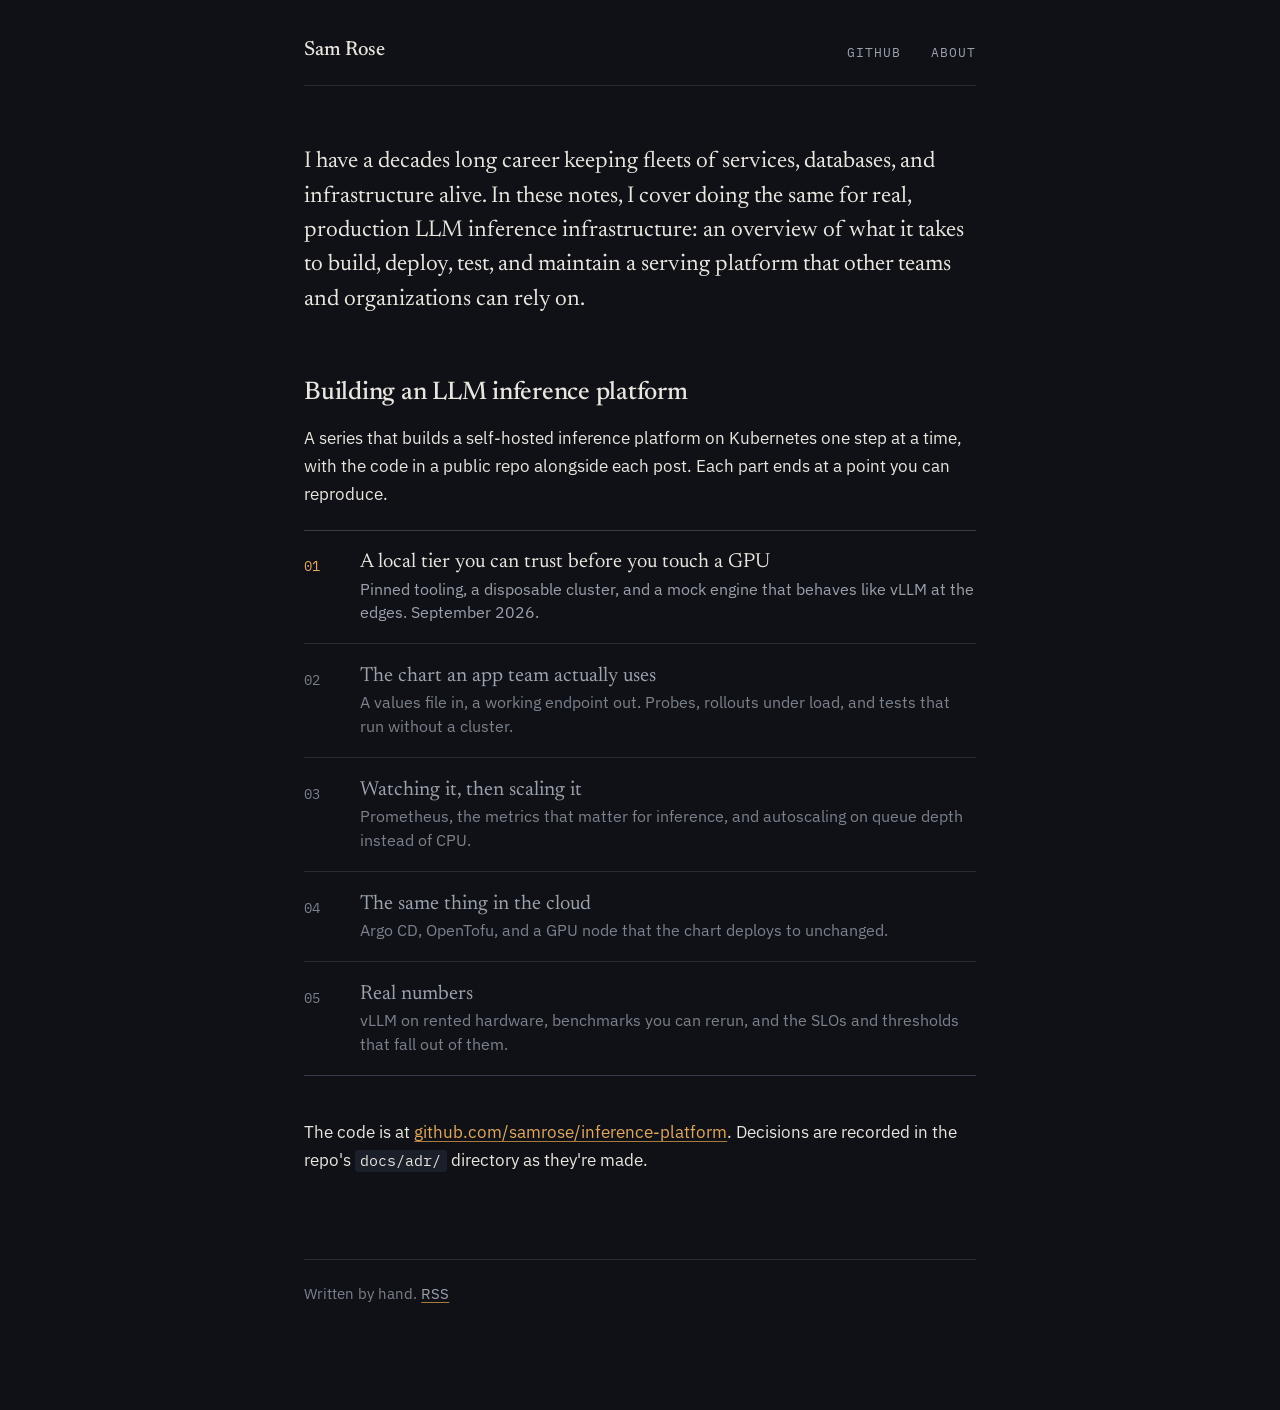
==== index.html @ 812f658d "init" ====
<!doctype html>
<html lang="en">
<head>
  <meta charset="utf-8">
  <meta name="viewport" content="width=device-width, initial-scale=1">
  <title>Sam Rose</title>
  <meta name="description" content="Notes on infrastructure, databases, and running things in production.">
  <link rel="preconnect" href="https://fonts.googleapis.com">
  <link rel="preconnect" href="https://fonts.gstatic.com" crossorigin>
  <link href="https://fonts.googleapis.com/css2?family=IBM+Plex+Mono&family=IBM+Plex+Sans:wght@400;500;600&family=Newsreader:opsz,wght@6..72,500&display=swap" rel="stylesheet">
  <link rel="stylesheet" href="css/style.css">
  <link rel="alternate" type="application/atom+xml" title="Sam Rose" href="feed.xml">
</head>
<body>
<div class="page">

  <header class="masthead">
    <a class="name" href="index.html">Sam Rose</a>
    <nav>
      <a href="https://github.com/samrose">GitHub</a>
      <a href="about.html">About</a>
    </nav>
  </header>

  <main>
    <p class="lede">
      I have a decades long career keeping fleets of services, databases, and infrastructure alive.
      In these notes, I cover doing the same for real, production LLM inference infrastructure: an overview of what it takes to build, deploy,
      test, and maintain a serving platform that other teams and organizations can rely on.
    </p>

    <h2 id="series">Building an LLM inference platform</h2>
    <p>
      A series that builds a self-hosted inference platform on Kubernetes one
      step at a time, with the code in a public repo alongside each post.
      Each part ends at a point you can reproduce.
    </p>

    <ol class="series">
      <li>
        <span class="title"><a href="posts/part-1.html">A local tier you can trust before you touch a GPU</a></span>
        <span class="summary">Pinned tooling, a disposable cluster, and a mock engine that behaves like vLLM at the edges. September 2026.</span>
      </li>
      <li class="unpublished">
        <span class="title">The chart an app team actually uses</span>
        <span class="summary">A values file in, a working endpoint out. Probes, rollouts under load, and tests that run without a cluster.</span>
      </li>
      <li class="unpublished">
        <span class="title">Watching it, then scaling it</span>
        <span class="summary">Prometheus, the metrics that matter for inference, and autoscaling on queue depth instead of CPU.</span>
      </li>
      <li class="unpublished">
        <span class="title">The same thing in the cloud</span>
        <span class="summary">Argo CD, OpenTofu, and a GPU node that the chart deploys to unchanged.</span>
      </li>
      <li class="unpublished">
        <span class="title">Real numbers</span>
        <span class="summary">vLLM on rented hardware, benchmarks you can rerun, and the SLOs and thresholds that fall out of them.</span>
      </li>
    </ol>

    <p>
      The code is at
      <a href="https://github.com/samrose/inference-platform">github.com/samrose/inference-platform</a>.
      Decisions are recorded in the repo's <code>docs/adr/</code> directory as
      they're made.
    </p>
  </main>

  <footer>
    <p>Written by hand. <a href="feed.xml">RSS</a></p>
  </footer>

</div>
</body>
</html>
---- css/style.css ----
/* style.css — dark ink ground, amber accent, serif headings. No frameworks, no JS. */

:root {
  /* blue-tinted "ink" neutrals rather than pure greys */
  --bg: #0f1116;
  --panel: #151820;
  --panel-raised: #1b1f29;
  --border: #262b36;
  --border-strong: #363c4a;
  --text: #e9e6df;
  --text-muted: #9ba1ad;
  --text-faint: #7b818d;
  --brand: #e3a857;
  --brand-dim: #a87a3c;
  --measure: 42rem;
  --radius: 3px;
  --serif: "Newsreader", "Iowan Old Style", "Palatino Linotype", Georgia, serif;
  --sans: "IBM Plex Sans", -apple-system, BlinkMacSystemFont, "Segoe UI", Helvetica, Arial, sans-serif;
  --mono: "IBM Plex Mono", ui-monospace, "SF Mono", Menlo, Consolas, "Liberation Mono", monospace;
}

* { box-sizing: border-box; }

html {
  font-size: 17px;
  -webkit-text-size-adjust: 100%;
  color-scheme: dark;
}

body {
  margin: 0;
  color: var(--text);
  background: var(--bg);
  font-family: var(--sans);
  font-weight: 400;
  line-height: 1.65;
  -webkit-font-smoothing: antialiased;
}

::selection { background: rgba(227, 168, 87, 0.3); }

/* ---- layout ---- */

.page {
  max-width: var(--measure);
  margin: 0 auto;
  padding: 2rem 1.25rem 5rem;
}

.masthead {
  display: flex;
  align-items: center;
  justify-content: space-between;
  gap: 1rem;
  padding-bottom: 1rem;
  margin-bottom: 3.5rem;
  border-bottom: 1px solid var(--border);
}

.masthead a {
  text-decoration: none;
  color: var(--text-muted);
  font-size: 0.95rem;
}

.masthead .name {
  color: var(--text);
  font-family: var(--serif);
  font-size: 1.2rem;
  font-weight: 500;
}

.masthead nav a {
  font-family: var(--mono);
  font-size: 0.75rem;
  letter-spacing: 0.08em;
  text-transform: uppercase;
}

.masthead nav a { margin-left: 1.5rem; }

.masthead nav a:hover,
.masthead nav a:focus-visible { color: var(--text); }

footer {
  margin-top: 5rem;
  padding-top: 1.25rem;
  border-top: 1px solid var(--border);
  color: var(--text-faint);
  font-size: 0.875rem;
}

footer a { color: var(--text-muted); }

/* ---- type ---- */

h1, h2, h3 {
  color: var(--text);
  font-family: var(--serif);
  font-weight: 500;
  line-height: 1.2;
  margin: 0 0 0.6em;
  letter-spacing: -0.01em;
}

h1 { font-size: 2.35rem; }
h2 { font-size: 1.5rem; margin-top: 2.4em; }
h3 { font-family: var(--sans); font-size: 1.05rem; font-weight: 600; margin-top: 1.8em; }

p, ul, ol, pre, blockquote, table, figure, details {
  margin: 0 0 1.25em;
}

a {
  color: var(--brand);
  text-decoration: underline;
  text-decoration-color: var(--brand-dim);
  text-decoration-thickness: 1px;
  text-underline-offset: 0.2em;
}

a:hover, a:focus-visible { text-decoration-color: var(--brand); }

a:focus-visible {
  outline: 2px solid var(--brand);
  outline-offset: 3px;
  border-radius: 2px;
}

strong { color: var(--text); font-weight: 600; }

.lede {
  font-family: var(--serif);
  font-size: 1.35rem;
  line-height: 1.5;
  color: var(--text);
  margin-bottom: 3rem;
}

.meta {
  color: var(--text-muted);
  font-family: var(--mono);
  font-size: 0.8rem;
  margin: -0.25rem 0 2.5rem;
}

/* ---- series list (home) ---- */

.series {
  list-style: none;
  padding: 0;
  margin: 0 0 2.5rem;
  counter-reset: part;
  border-top: 1px solid var(--border-strong);
  border-bottom: 1px solid var(--border-strong);
}

.series li {
  counter-increment: part;
  display: grid;
  grid-template-columns: 2.5rem 1fr;
  gap: 0.1rem 0.75rem;
  padding: 1.1rem 0;
  border-top: 1px solid var(--border);
}

.series li:first-child { border-top: 0; }

.series li::before {
  content: counter(part, decimal-leading-zero);
  grid-row: 1 / span 2;
  color: var(--brand);
  font-family: var(--mono);
  font-size: 0.8rem;
  padding-top: 0.35rem;
}

.series .unpublished::before { color: var(--text-faint); }

.series .title { font-family: var(--serif); font-size: 1.2rem; line-height: 1.3; color: var(--text); }
.series .title a { color: var(--text); text-decoration: none; }
.series .title a:hover,
.series .title a:focus-visible { color: var(--brand); }
.series .summary { color: var(--text-muted); font-size: 0.925rem; line-height: 1.5; }
.series .unpublished .title { color: var(--text-muted); }
.series .unpublished .summary { color: var(--text-faint); }

/* ---- code ---- */

code, pre, kbd {
  font-family: var(--mono);
}

code {
  font-size: 0.875em;
  color: var(--text);
  background: var(--panel-raised);
  padding: 0.1em 0.35em;
  border-radius: var(--radius);
}

pre {
  background: var(--panel);
  border: 1px solid var(--border);
  border-radius: var(--radius);
  padding: 1rem 1.15rem;
  overflow-x: auto;
  line-height: 1.55;
  font-size: 0.82rem;
  color: #d3d6dc;
}

pre.wrap { white-space: pre-wrap; overflow-wrap: anywhere; }

pre code {
  background: none;
  border: 0;
  padding: 0;
  font-size: inherit;
  color: inherit;
}

/* ---- post furniture ---- */

.series-note {
  font-size: 0.95rem;
  color: var(--text-muted);
  border-left: 2px solid var(--brand);
  padding: 0.15rem 0 0.15rem 1.1rem;
  margin-bottom: 2.75rem;
}

.prev-next {
  display: flex;
  justify-content: space-between;
  gap: 2rem;
  margin-top: 4rem;
  padding-top: 1.25rem;
  border-top: 1px solid var(--border);
  font-size: 0.925rem;
}

.prev-next span { color: var(--text-faint); }

blockquote {
  margin-left: 0;
  padding-left: 1rem;
  border-left: 2px solid var(--border-strong);
  font-family: var(--serif);
  font-size: 1.1rem;
  font-style: italic;
  color: var(--text-muted);
}

table {
  border-collapse: collapse;
  width: 100%;
  font-size: 0.925rem;
}

th, td {
  text-align: left;
  padding: 0.5rem 0.75rem 0.5rem 0;
  border-bottom: 1px solid var(--border);
  vertical-align: top;
}

th {
  color: var(--text-muted);
  font-family: var(--mono);
  font-size: 0.72rem;
  font-weight: 400;
  letter-spacing: 0.08em;
  text-transform: uppercase;
  border-bottom-color: var(--border-strong);
}
td { color: var(--text-muted); }

hr {
  border: 0;
  border-top: 1px solid var(--border);
  margin: 3rem 0;
}

details {
  border: 1px solid var(--border);
  border-radius: var(--radius);
  background: var(--panel);
}

summary {
  cursor: pointer;
  padding: 0.65rem 1rem;
  color: var(--text-muted);
  font-size: 0.925rem;
  list-style: none;
}

summary::-webkit-details-marker { display: none; }
summary::before { content: "+"; display: inline-block; width: 1.25rem; color: var(--text-faint); }
details[open] summary::before { content: "–"; }
details[open] summary { border-bottom: 1px solid var(--border); }
details pre { border: 0; border-radius: 0; margin: 0; }

@media (max-width: 480px) {
  html { font-size: 16px; }
  h1 { font-size: 1.85rem; }
  .lede { font-size: 1.2rem; }
  .masthead { flex-direction: column; align-items: flex-start; gap: 0.35rem; }
  .masthead nav a { margin-left: 0; margin-right: 1.25rem; }
}

@media (prefers-reduced-motion: no-preference) {
  a { transition: color 120ms ease, text-decoration-color 120ms ease; }
}

@media print {
  html { color-scheme: light; }
  body { background: #fff; color: #000; }
  .masthead nav, .prev-next { display: none; }
  a { color: inherit; text-decoration: none; }
}
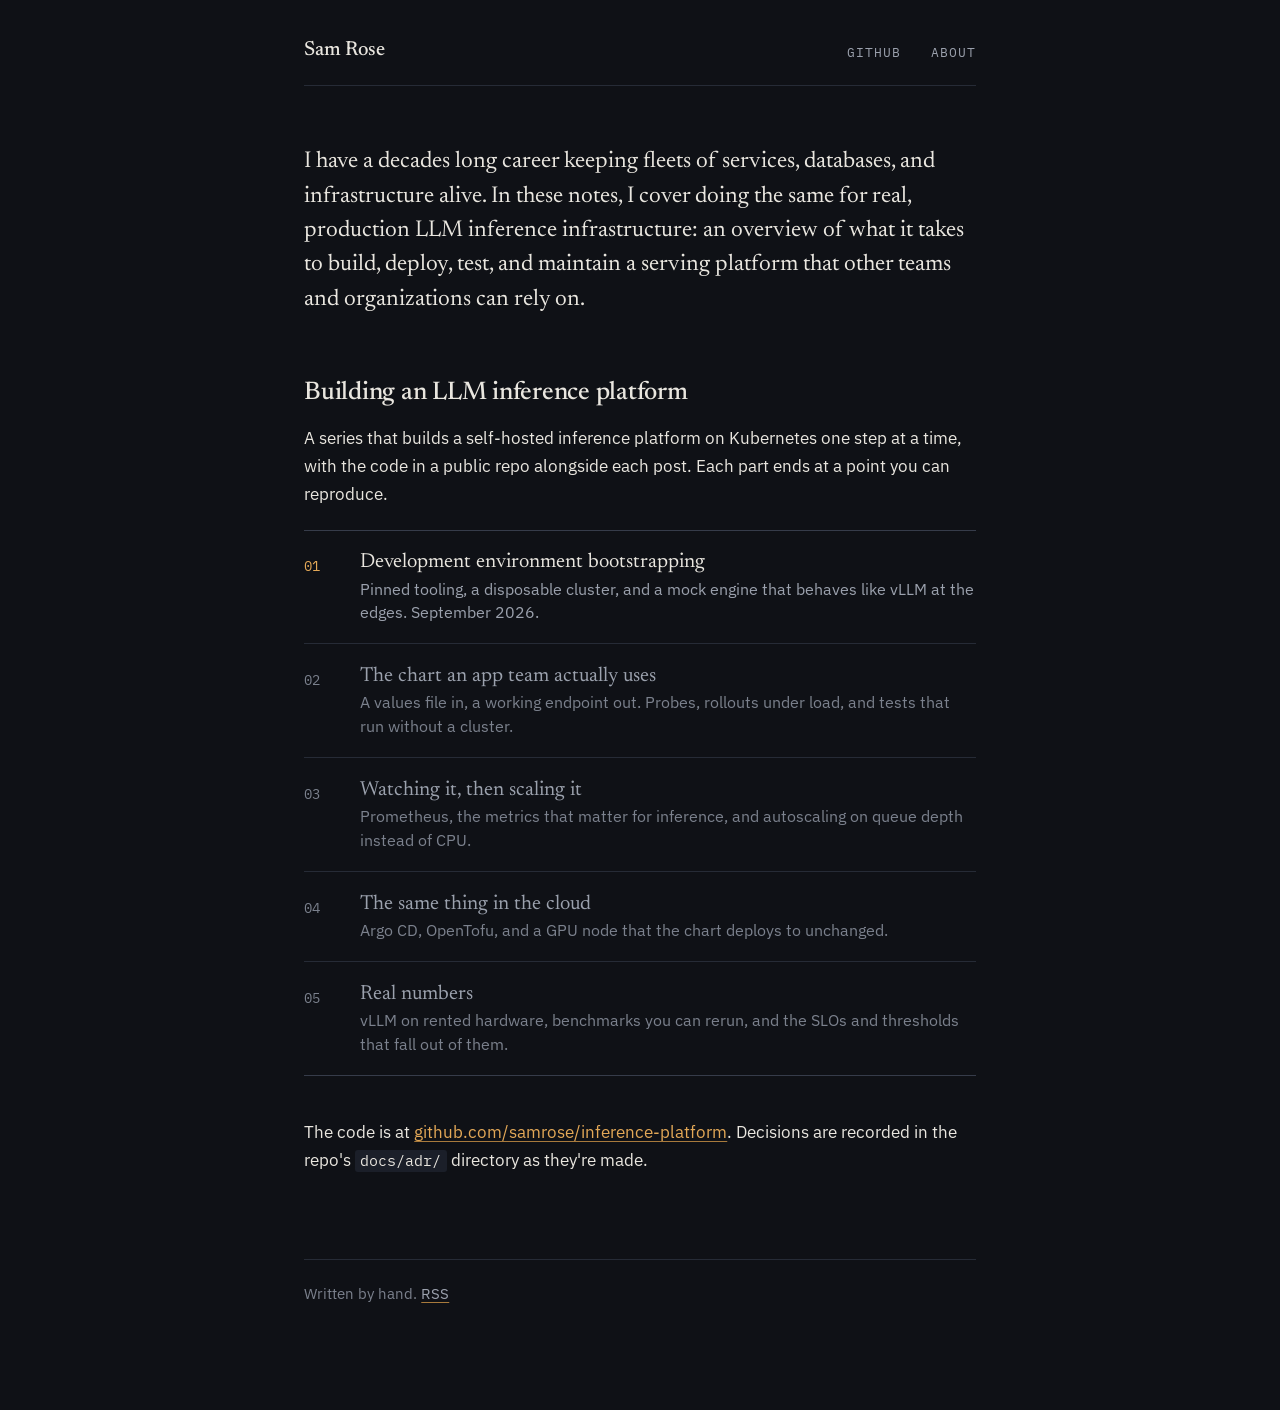
==== commit 6dd4b2fd: "fix: part 1 title" ====
--- a/index.html
+++ b/index.html
@@ -38,7 +38,7 @@
 
     <ol class="series">
       <li>
-        <span class="title"><a href="posts/part-1.html">A local tier you can trust before you touch a GPU</a></span>
+        <span class="title"><a href="posts/part-1.html">Development environment bootstrapping</a></span>
         <span class="summary">Pinned tooling, a disposable cluster, and a mock engine that behaves like vLLM at the edges. September 2026.</span>
       </li>
       <li class="unpublished">
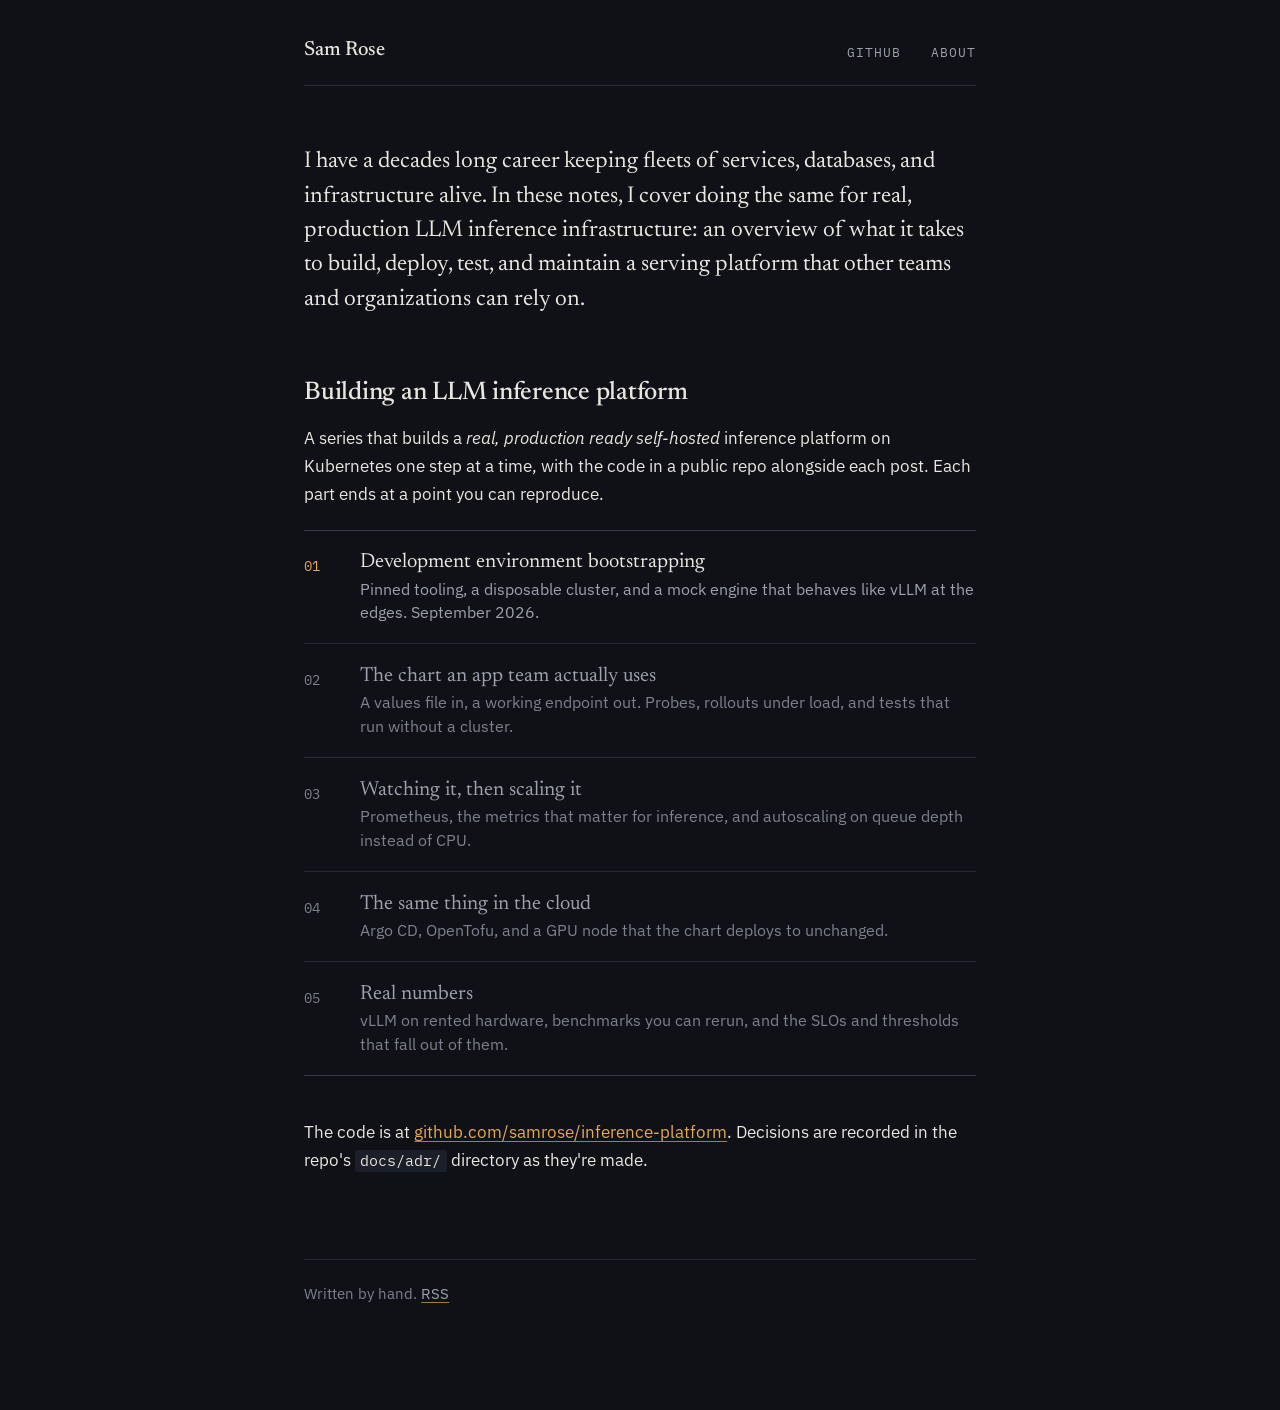
==== commit 608a71b1: "edit: intro" ====
--- a/index.html
+++ b/index.html
@@ -31,7 +31,7 @@
 
     <h2 id="series">Building an LLM inference platform</h2>
     <p>
-      A series that builds a self-hosted inference platform on Kubernetes one
+      A series that builds a <em>real, production ready self-hosted</em> inference platform on Kubernetes one
       step at a time, with the code in a public repo alongside each post.
       Each part ends at a point you can reproduce.
     </p>
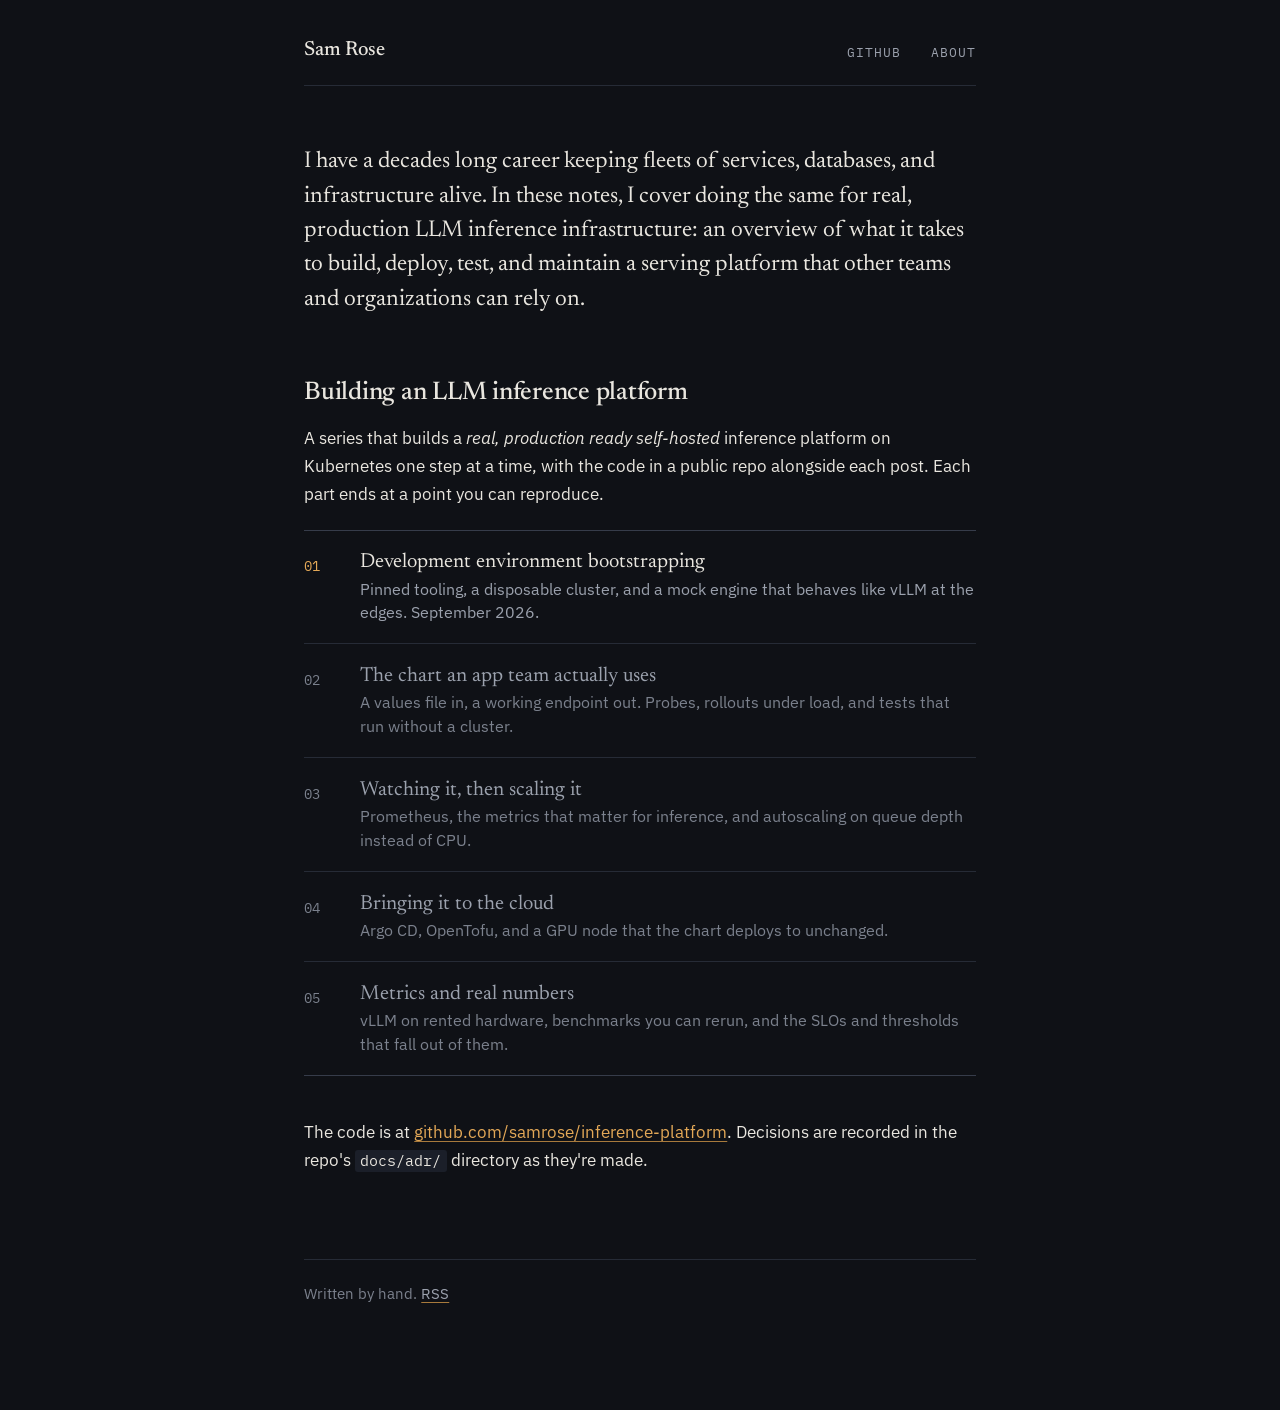
==== commit 507306de: "edit: content" ====
--- a/index.html
+++ b/index.html
@@ -50,11 +50,11 @@
         <span class="summary">Prometheus, the metrics that matter for inference, and autoscaling on queue depth instead of CPU.</span>
       </li>
       <li class="unpublished">
-        <span class="title">The same thing in the cloud</span>
+        <span class="title">Bringing it to the cloud</span>
         <span class="summary">Argo CD, OpenTofu, and a GPU node that the chart deploys to unchanged.</span>
       </li>
       <li class="unpublished">
-        <span class="title">Real numbers</span>
+        <span class="title">Metrics and real numbers</span>
         <span class="summary">vLLM on rented hardware, benchmarks you can rerun, and the SLOs and thresholds that fall out of them.</span>
       </li>
     </ol>
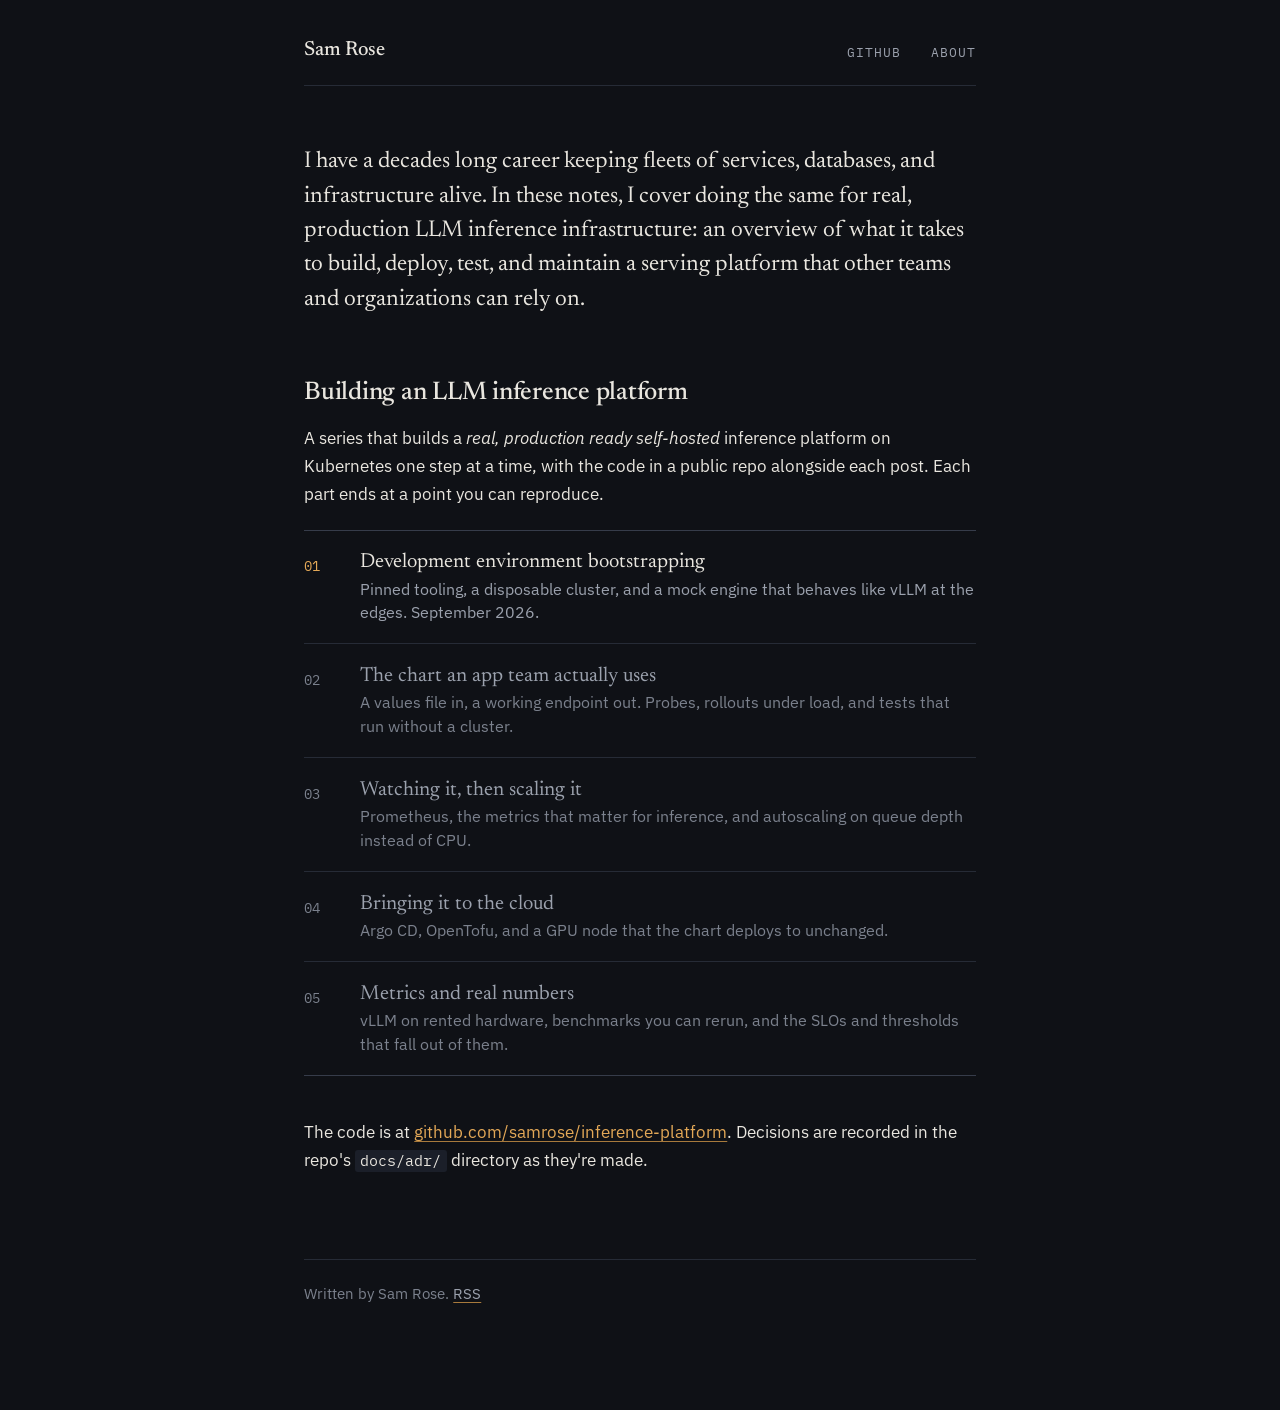
==== commit 01b9dc80: "edit: cleanup" ====
--- a/index.html
+++ b/index.html
@@ -68,7 +68,7 @@
   </main>
 
   <footer>
-    <p>Written by hand. <a href="feed.xml">RSS</a></p>
+        <p>Written by Sam Rose. <a href="../feed.xml">RSS</a></p>
   </footer>
 
 </div>
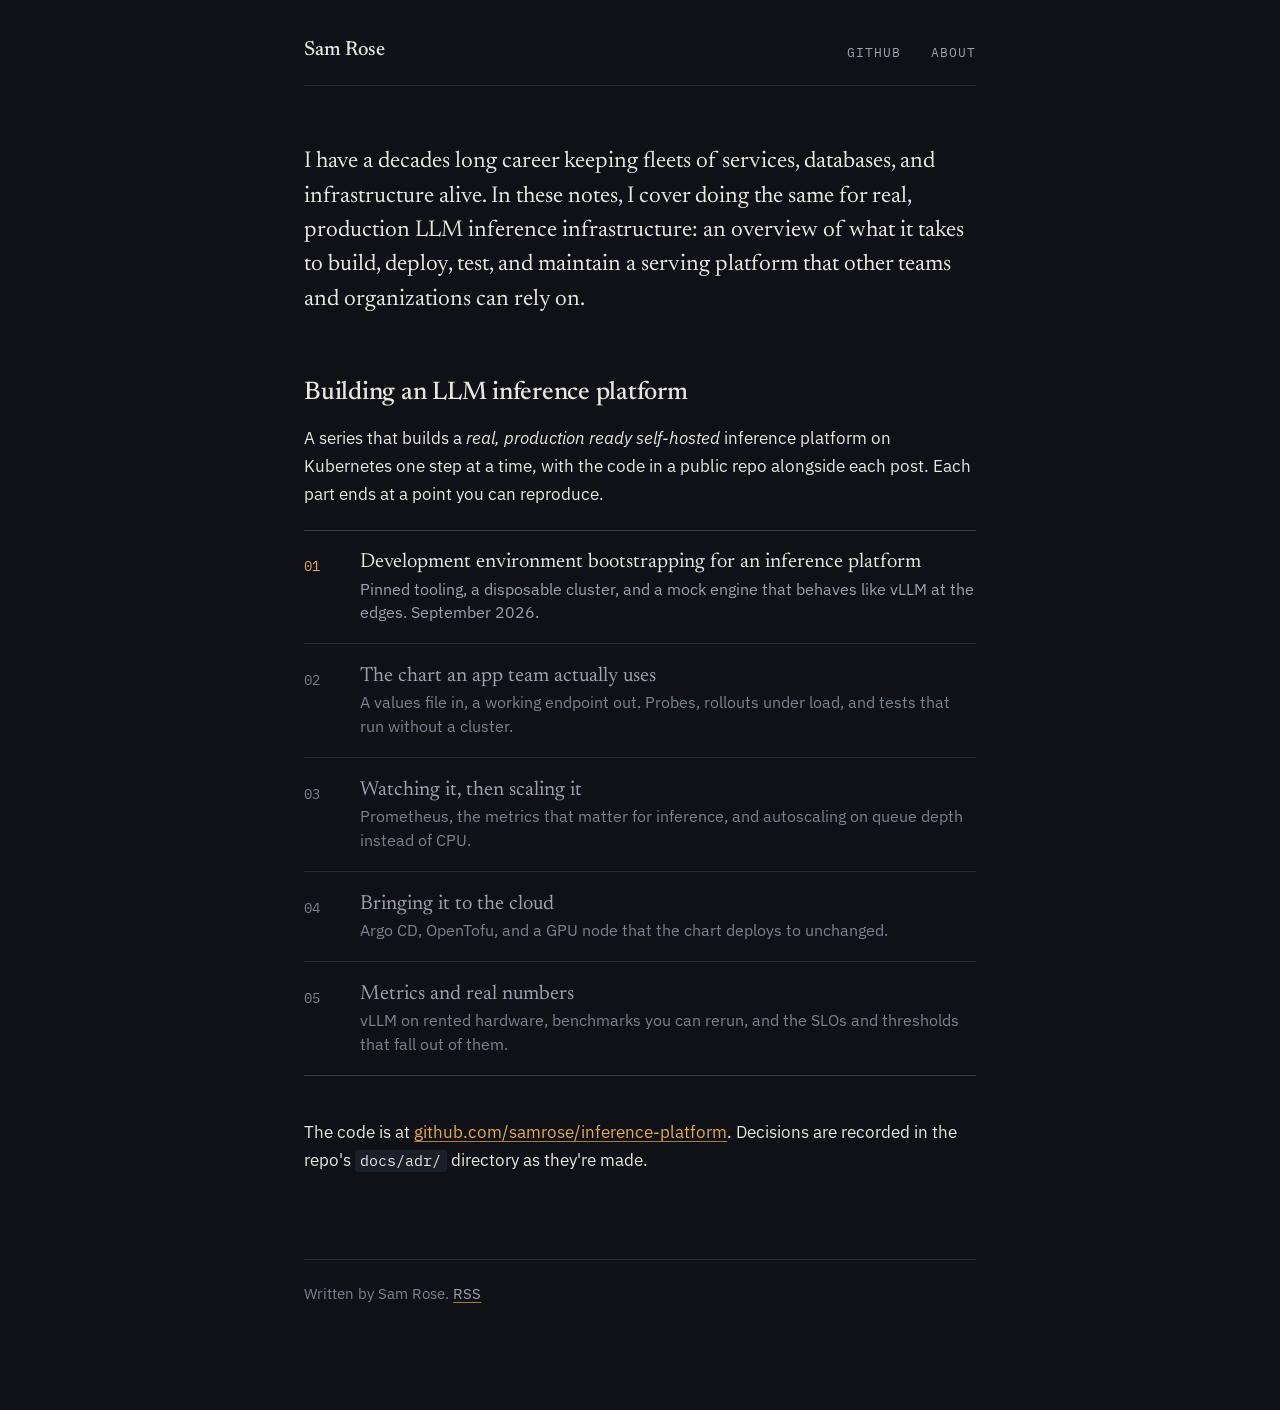
==== commit fc5787cb: "edit: title" ====
--- a/index.html
+++ b/index.html
@@ -38,7 +38,7 @@
 
     <ol class="series">
       <li>
-        <span class="title"><a href="posts/part-1.html">Development environment bootstrapping</a></span>
+        <span class="title"><a href="posts/part-1.html">Development environment bootstrapping for an inference platform</a></span>
         <span class="summary">Pinned tooling, a disposable cluster, and a mock engine that behaves like vLLM at the edges. September 2026.</span>
       </li>
       <li class="unpublished">
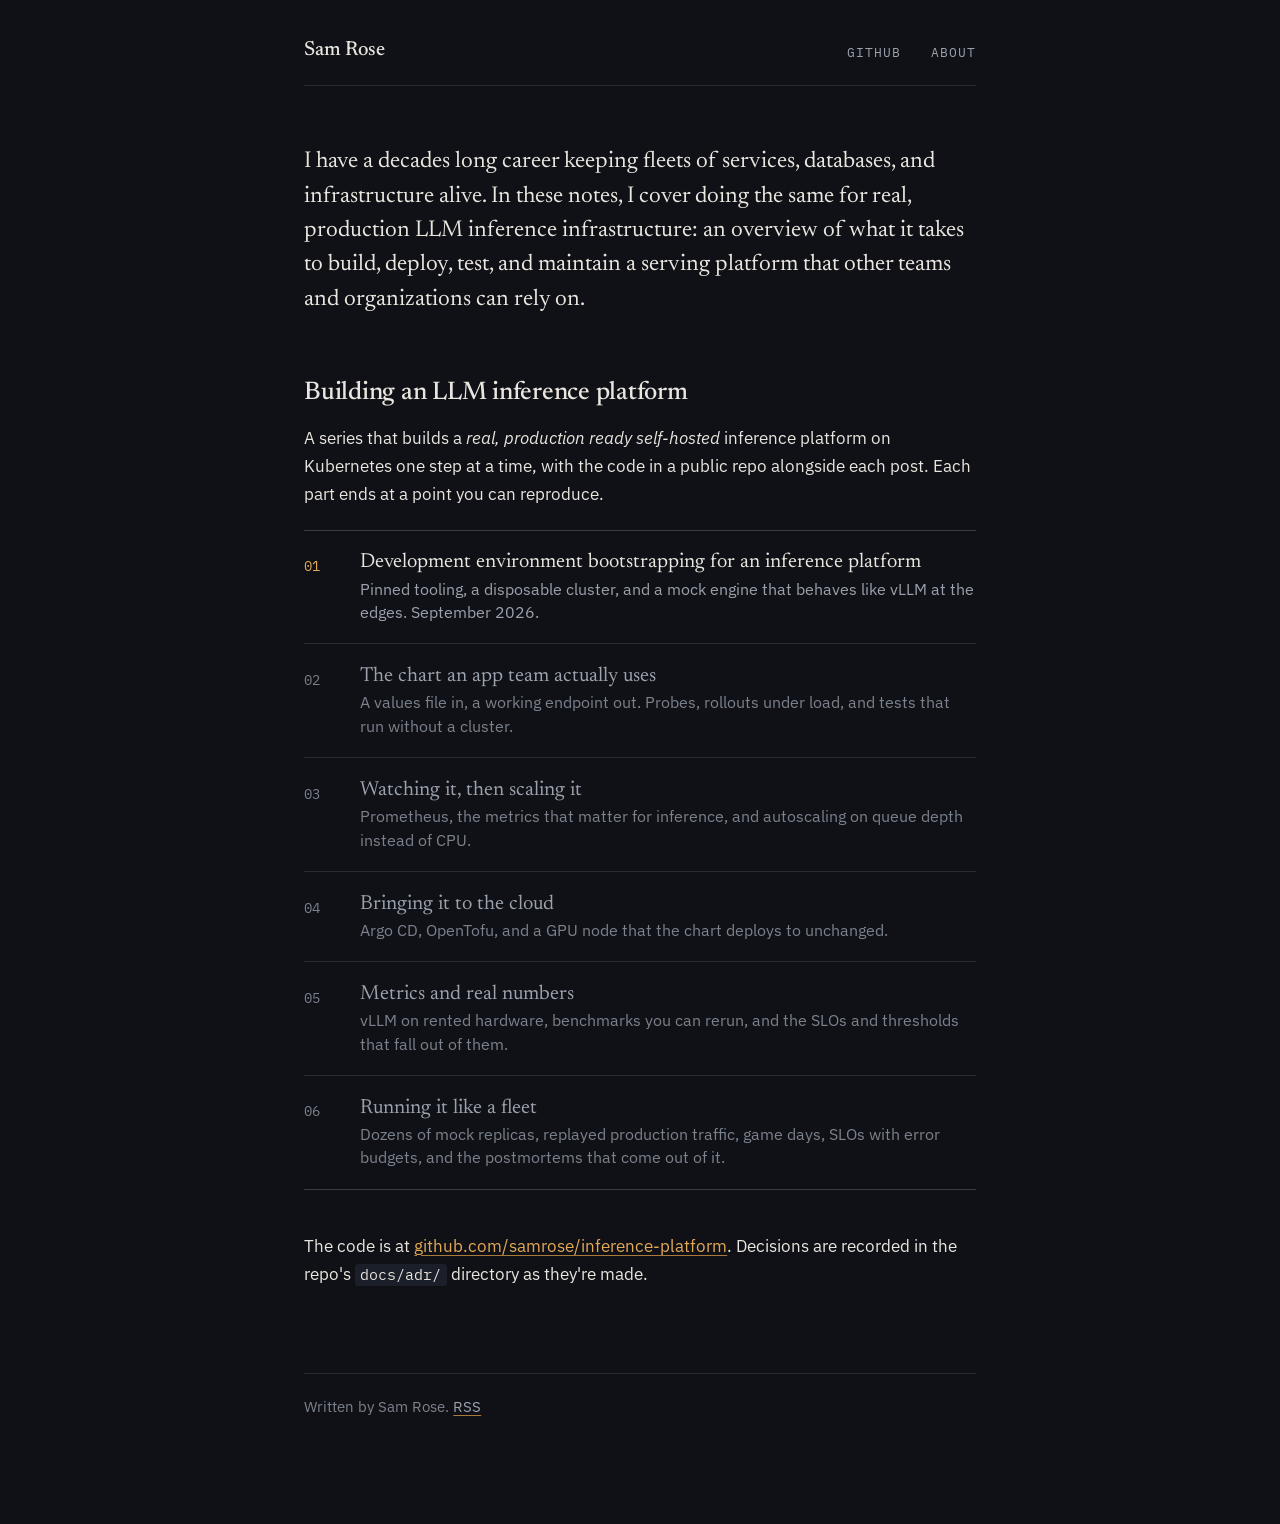
==== commit de3b6b9a: "edit: 6th part" ====
--- a/index.html
+++ b/index.html
@@ -57,6 +57,10 @@
         <span class="title">Metrics and real numbers</span>
         <span class="summary">vLLM on rented hardware, benchmarks you can rerun, and the SLOs and thresholds that fall out of them.</span>
       </li>
+      <li class="unpublished">
+        <span class="title">Running it like a fleet</span>
+        <span class="summary">Dozens of mock replicas, replayed production traffic, game days, SLOs with error budgets, and the postmortems that come out of it.</span>
+      </li>
     </ol>
 
     <p>
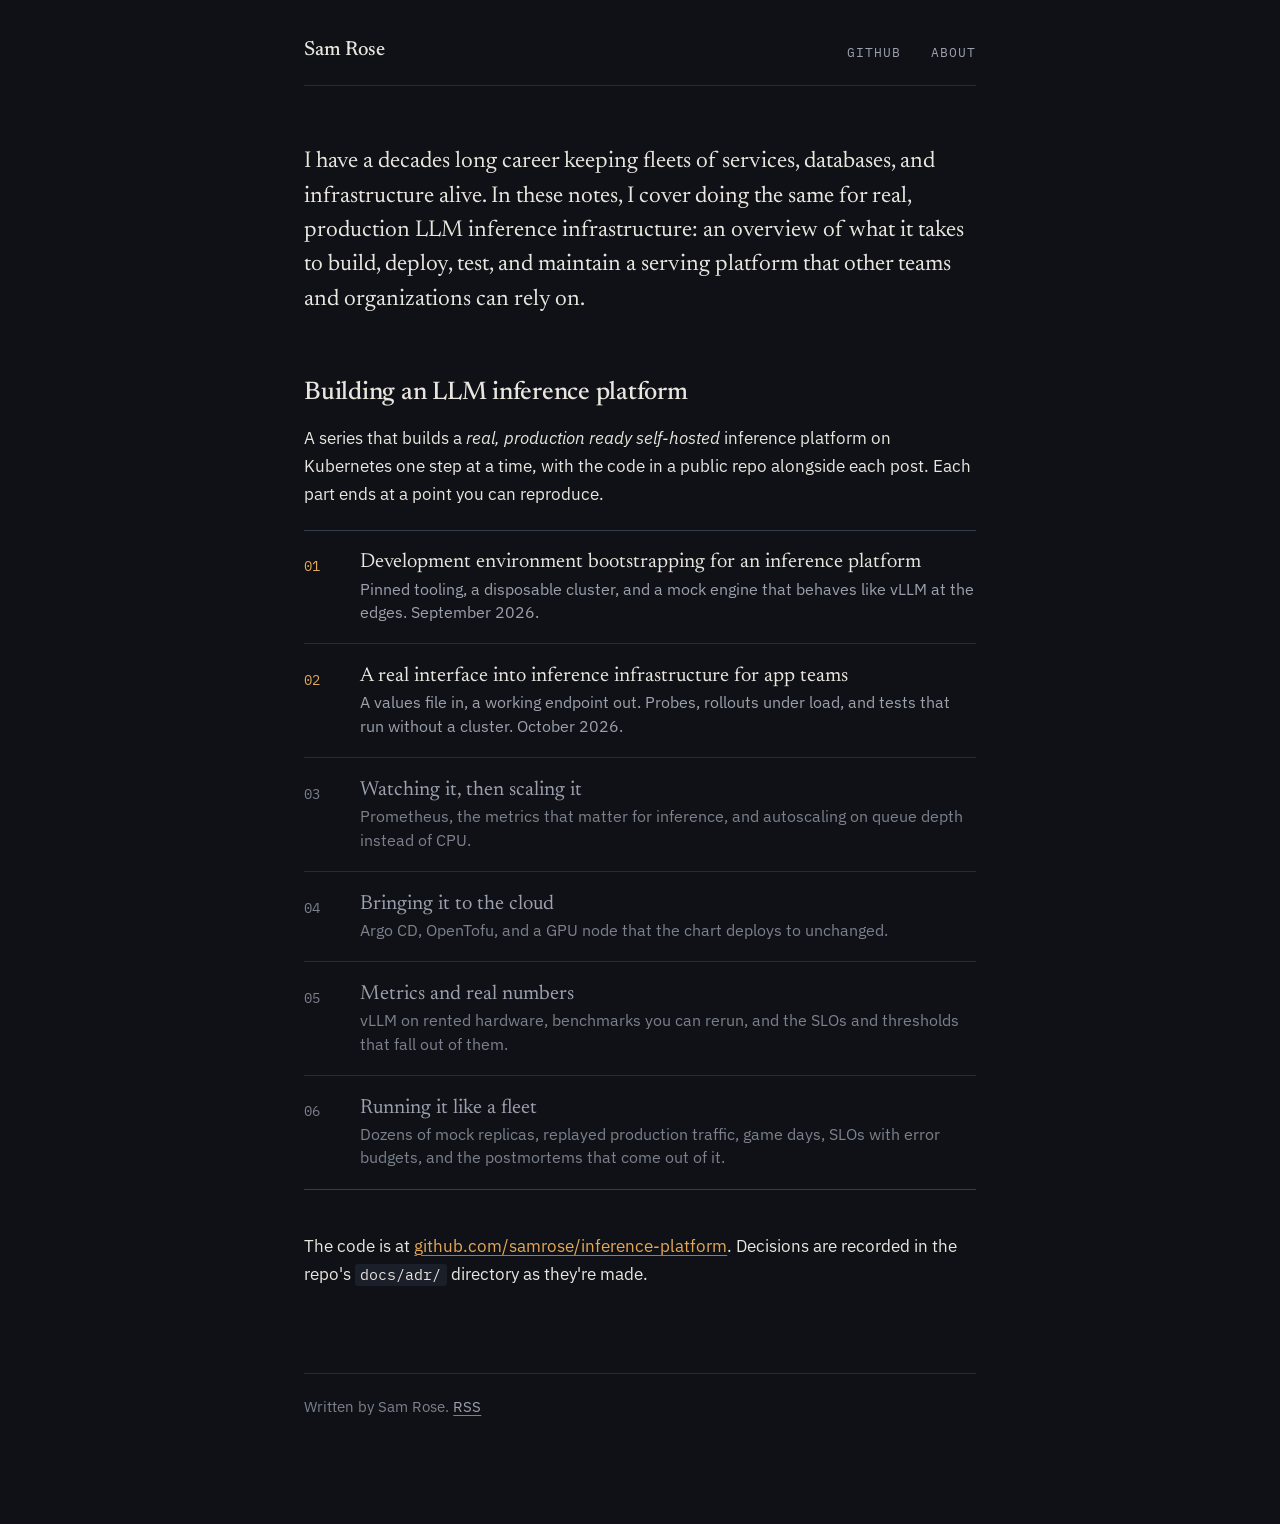
==== commit de1ef2a1: "feat: update the rest of assets" ====
--- a/index.html
+++ b/index.html
@@ -41,9 +41,9 @@
         <span class="title"><a href="posts/part-1.html">Development environment bootstrapping for an inference platform</a></span>
         <span class="summary">Pinned tooling, a disposable cluster, and a mock engine that behaves like vLLM at the edges. September 2026.</span>
       </li>
-      <li class="unpublished">
-        <span class="title">The chart an app team actually uses</span>
-        <span class="summary">A values file in, a working endpoint out. Probes, rollouts under load, and tests that run without a cluster.</span>
+      <li>
+        <span class="title"><a href="posts/part-2.html">A real interface into inference infrastructure for app teams</a></span>
+        <span class="summary">A values file in, a working endpoint out. Probes, rollouts under load, and tests that run without a cluster. October 2026.</span>
       </li>
       <li class="unpublished">
         <span class="title">Watching it, then scaling it</span>
